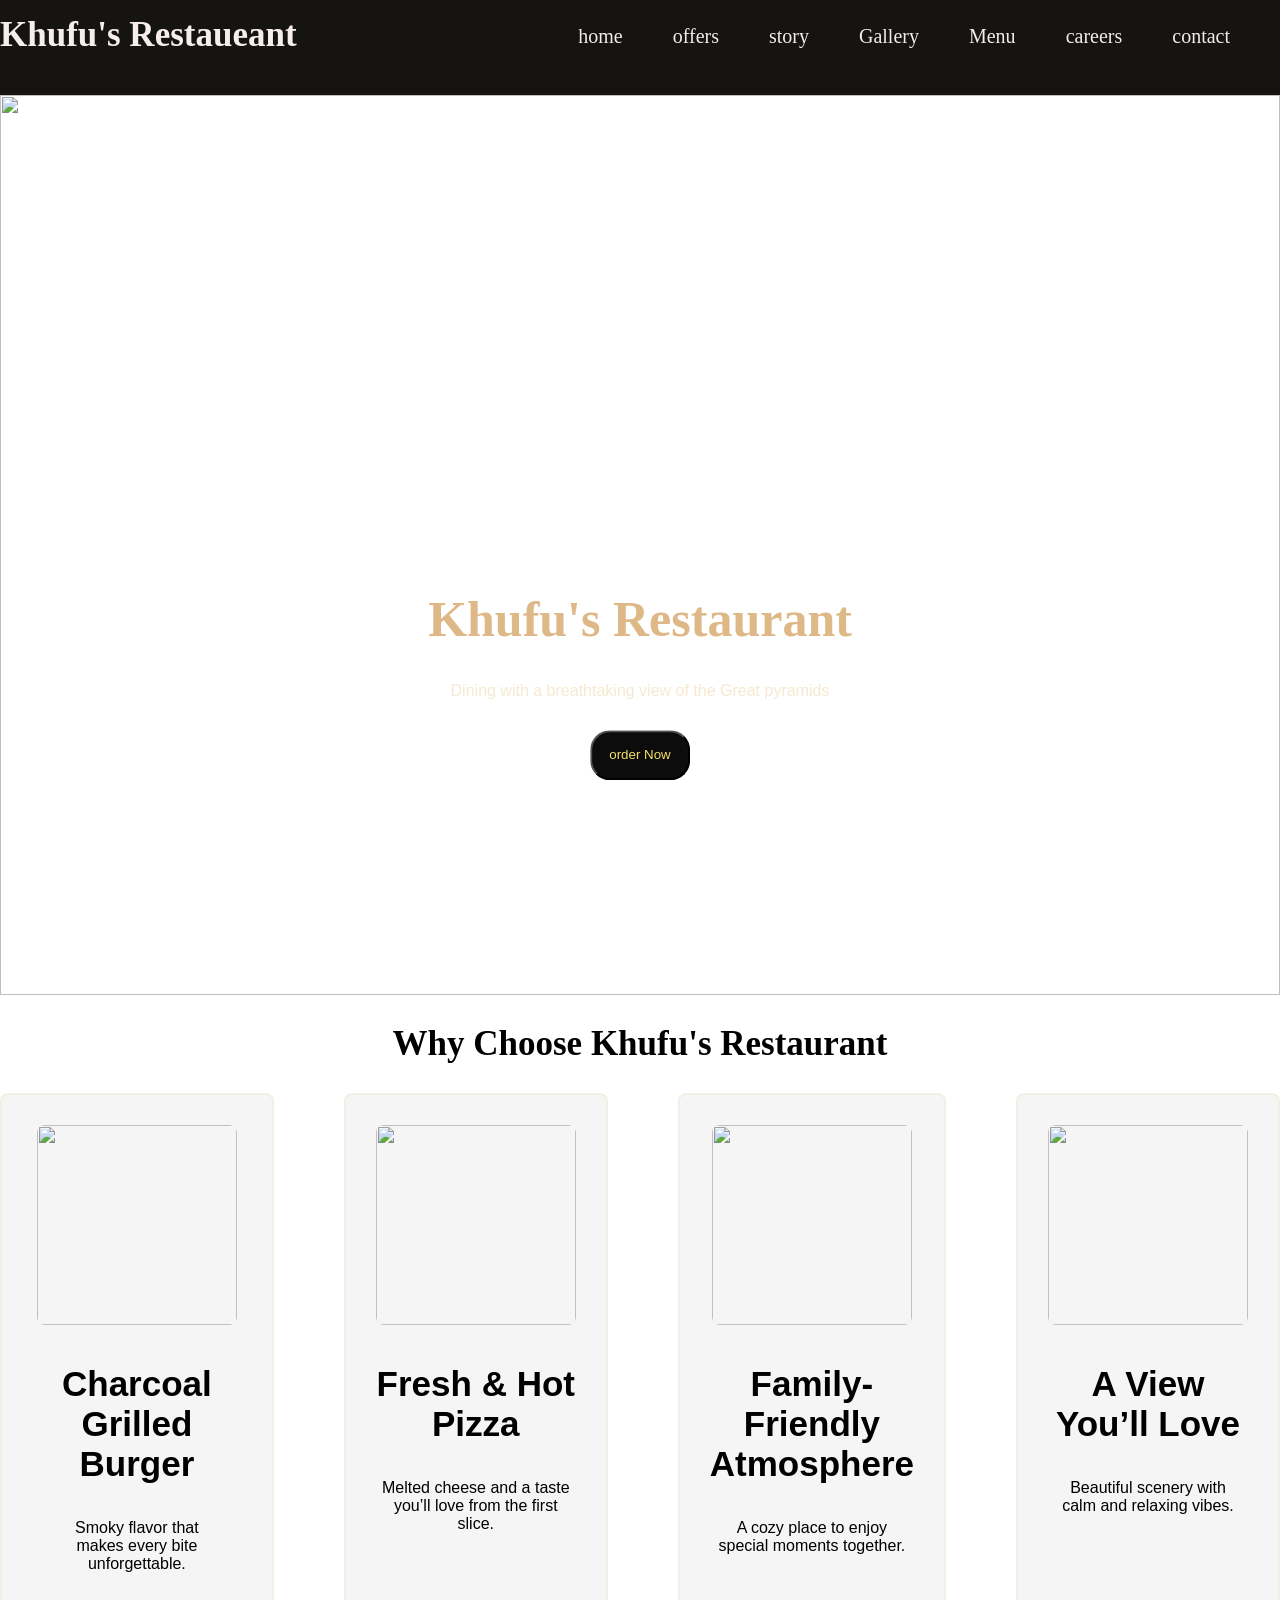
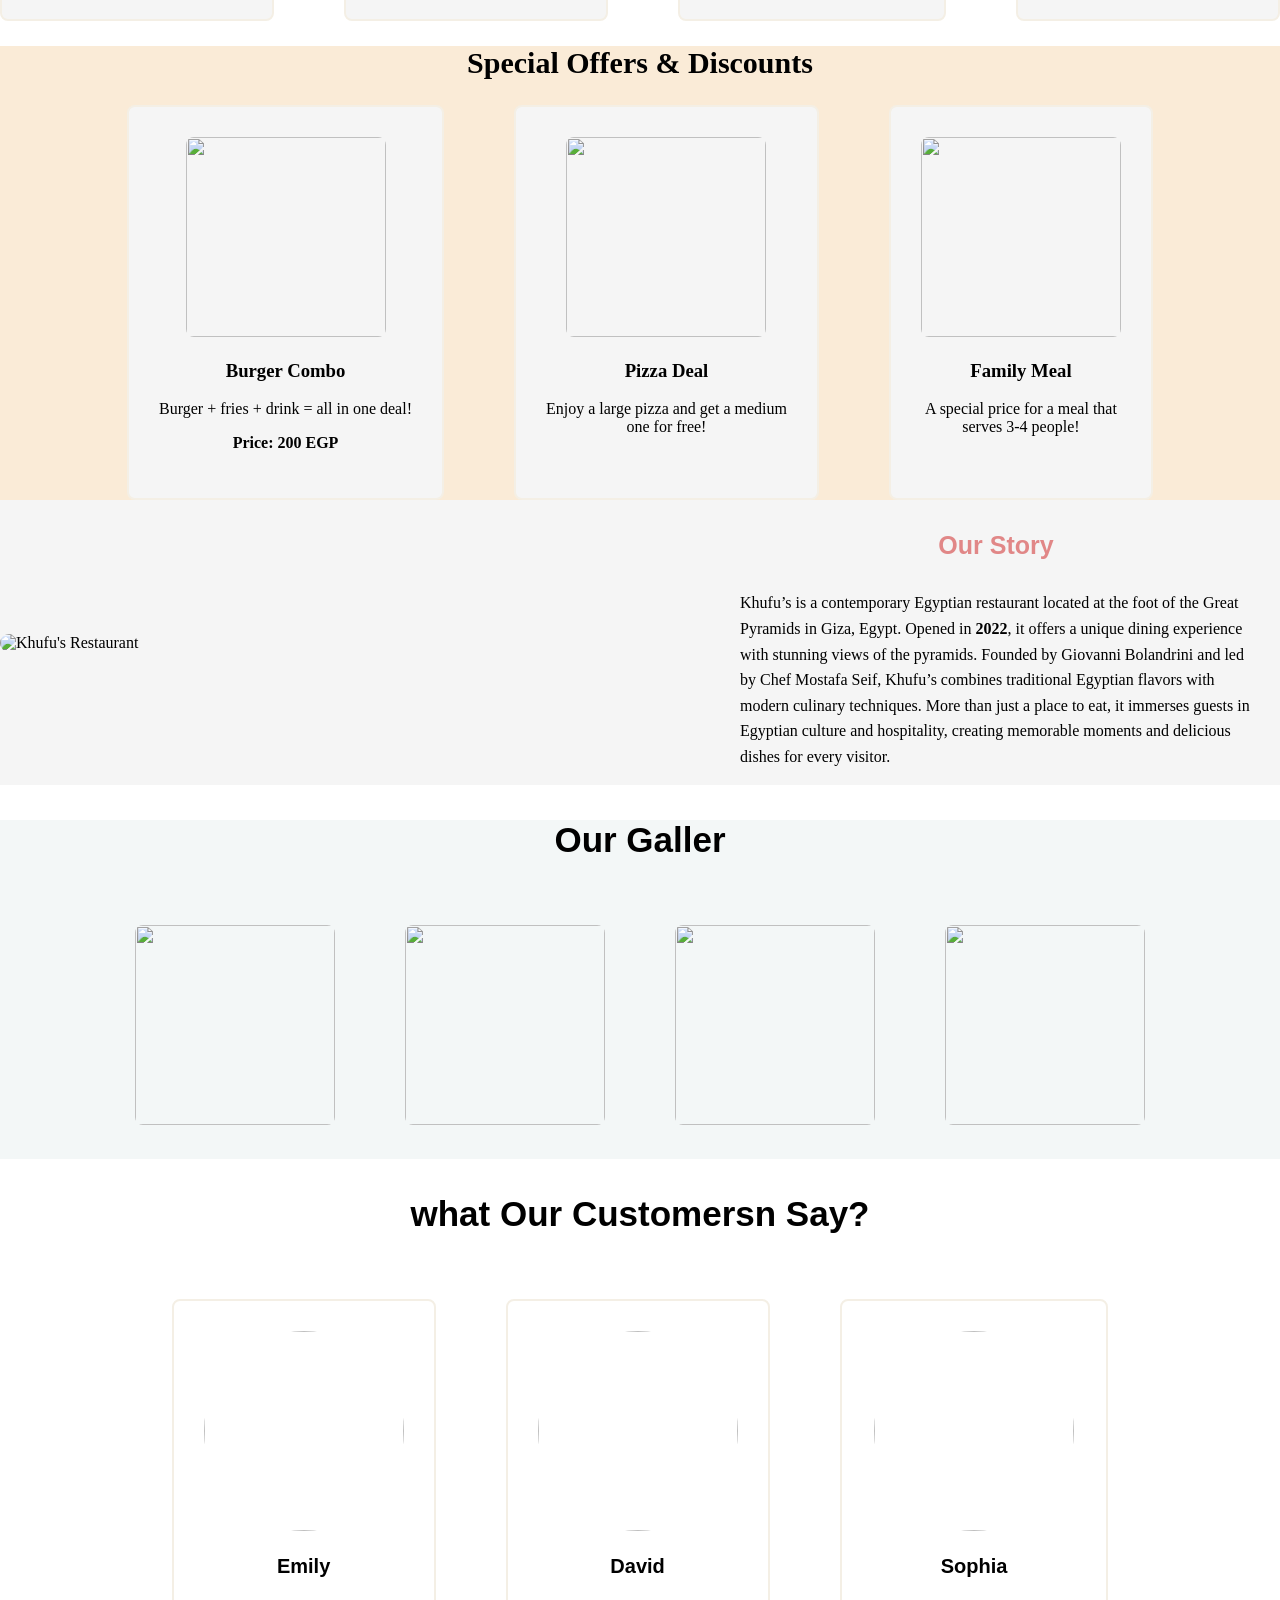
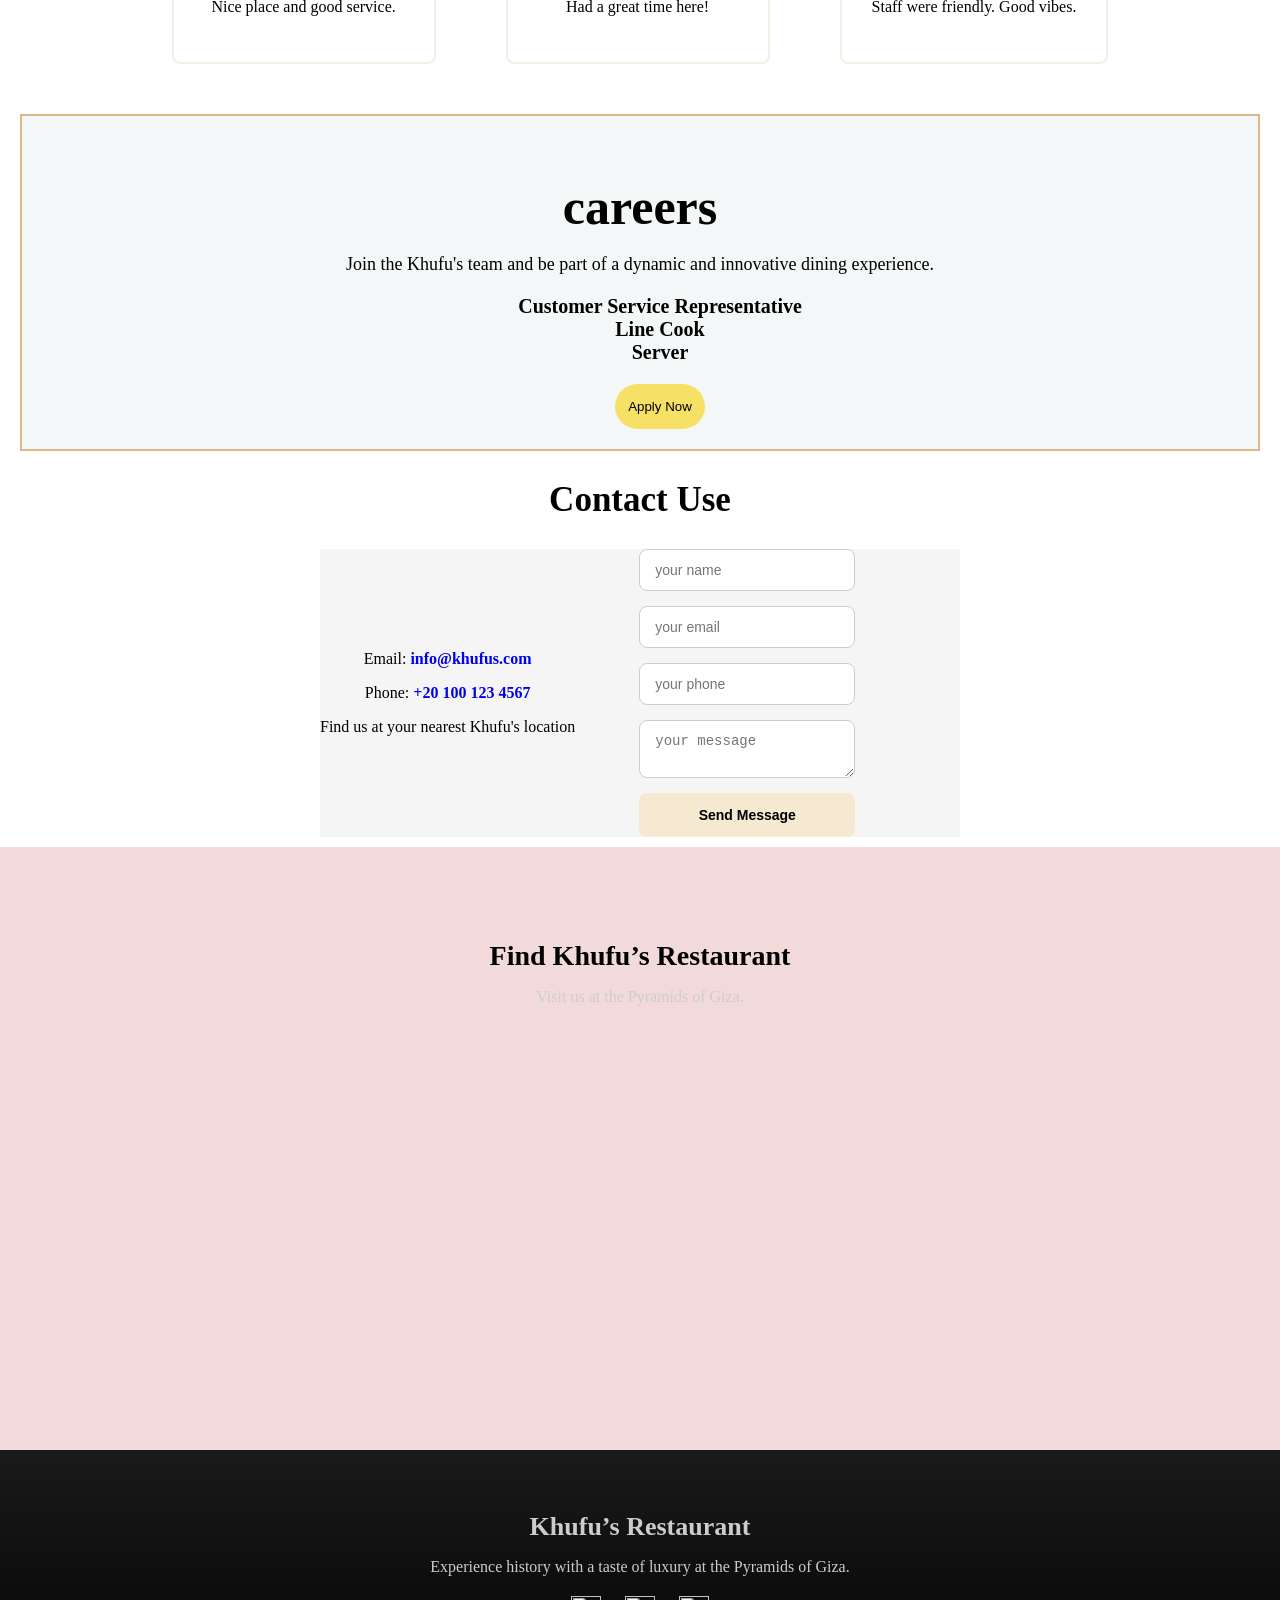
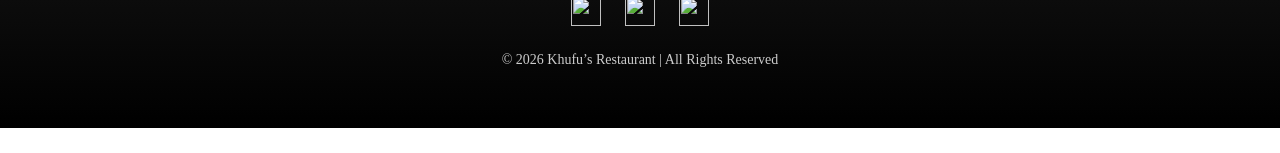
==== index.html @ 127bf581 "Add files via upload" ====
<!DOCTYPE html>
<html lang="en">
<head>
    <meta charset="UTF-8">
    <meta name="viewport" content="width=, initial-scale=1.0">
    <link rel="stylesheet" href="styel.css">
    <title>Document</title>
</head>
<header class="heder-text">
    <h1>Khufu's Restaueant</h1>
    <nav class="nav-heder">
        <ul>
            <li><a href="#">home</a></li>
            <li><a href="#">offers</a></li>
            <li><a href="#container">story</a></li>
            <li><a href="#gallery">Gallery</a></li>
            <li><a href="map.html">Menu</a></li>
            <li><a href="#careers">careers</a></li>
            <li><a href="#contact">contact</a></li>
        </ul>
    </nav>
</header>
<body>
        <div class=" hiro-image">
            <img src="d:\مشروع التخرج\images\WhatsApp Image 2026-03-26 at 9.43.22 PM.jpeg" alt="">
            <div class="man">
            <h1 class="name">Khufu's Restaurant</h1>
            <p>Dining with a breathtaking view of the Great pyramids</p>
            <div class="tixt-button">
                <button>order Now</button>
            </div>
            </div>
        </div>
    </div>
    <div class="image-rom">
        <h2>Why Choose Khufu's Restaurant</h2>
        <div class="text-image-rome">
            <div class="image-content">
                <img src="images/WhatsApp-Image-2026-02-09-at-7.24.12-PM.jpeg" alt="">
           <h3>Charcoal Grilled Burger</h3>
<p>Smoky flavor that <br> makes every bite unforgettable.</p>
        </div>
            <div class="image-content">
                <img src="images/WhatsApp Image 2026-03-17 at 8.58.06 PM.jpeg" alt="">
            <h3>Fresh & Hot Pizza</h3>
<p>Melted cheese and a taste <br> you’ll love from the first slice.</p>
        </div>
        
            <div class="image-content">
                <img src="images/business-lunch-1-2.jpg" alt="">
            <h3>Family-Friendly <br>Atmosphere</h3>
<p>A cozy place to enjoy  <br>special moments together.</p> 
        </div>
            <div class="image-content">
                <img src="images/images.jpg" alt="">
               <h3>A View You’ll Love</h3>
<p>Beautiful scenery with <br> calm and relaxing vibes.</p>
        </div>     
    </div>
    <div class="foots">
        <h2>Special Offers & Discounts</h2>
        <div class="foot-image">
            <div class="foot-content">
                <img src="images/pngtree-delicious-fast-food-meal-with-burger-fries-and-soda-drink-png-image_18930652.webp" alt="">
                <h3>Burger Combo</h3>
<p>Burger + fries + drink = all in one deal!</p>
<p><strong>Price: 200 EGP</strong></p>

            </div>
            <div class="foot-content">
                <img src="images/اشترى_اتنين_كبير__ووفر_اك638846231576516351.jpg" alt="">
                <h3>Pizza Deal</h3>
<p>Enjoy a large pizza and get  a medium  <br>one for free!</p>

            </div>
            <div class="foot-content">
                <img src="images/images (6).jpg" alt="">
                <h3>Family Meal</h3>
<p>A special price for a meal  that  <br>serves 3-4 people!</p>

            </div>
        </div>
    </div>
    <div class="container" id="container">
  <img src="images/WhatsApp Image 2026-03-17 at 11.42.04 PM.jpeg" alt="Khufu's Restaurant">
  <div class="tixt-side" >
  <h3>Our Story</h3>
  
  <p>
    Khufu’s is a contemporary Egyptian restaurant located at the foot of the Great Pyramids in Giza, Egypt. Opened in <strong>2022</strong>, it offers a unique dining experience with stunning views of the pyramids. Founded by Giovanni Bolandrini and led by Chef Mostafa Seif, Khufu’s combines traditional Egyptian flavors with modern culinary techniques. More than just a place to eat, it immerses guests in Egyptian culture and hospitality, creating memorable moments and delicious dishes for every visitor.
  </p>
</div>
</div>
<div class="s-our-galler" id="gallery">
    <h3>Our Galler</h3>
    <div class="our-galler">
        <div class=" our-gallers" >
            <img src="images/1438016.jpeg" alt="">
        </div>
        <div class=" our-gallers">
            <img src="images/hq720.jpg" alt="">
        </div>
        <div class=" our-gallers">
            <img src="images/Sham-El-Nessim-at-Khofo-e1556180547463.webp" alt="">
        </div>
        <div class=" our-gallers">
            <img src="images/مطعم-وكافيه-خوفو-....jpg" alt="">
        </div>
        
    </div>
</div>
<div class="comment">
    <h3>what Our Customersn Say?</h3>
    <div class="comments">
        <div class="text-comment">
            <img src="images/WhatsApp Image 2026-03-18 at 1.13.47 AM.jpeg" alt="">
            <h3>Emily</h3>
<p>Nice place and good service.</p>
        </div>
         <div class="text-comment">
            <img src="images/WhatsApp Image 2026-03-18 at 1.14.34 AM.jpeg" alt="">
            <h3>David</h3>
<p>Had a great time here!</p>
        </div>
         <div class="text-comment">
            <img src="images/WhatsApp Image 2026-03-18 at 1.13.56 AM.jpeg" alt="">
            <h3>Sophia</h3>
<p>Staff were friendly. Good vibes.</p>
        </div>
    </div>
</div>
<section class="careers" id="careers">
    <h2>careers</h2>
    <p>Join the Khufu's team and be part of a dynamic and innovative dining experience.</p>
    <ul>
        <li>Customer Service Representative</li>
        <li>Line Cook</li>
        <li>Server</li>
    </ul>
    <button>Apply Now</button>

</section>
<section class="contact" id="contact">
    <h2>Contact Use </h2>
    <div class="contact- container">
        <div class="contact-info">
            <p>Email: <a href="mailto:info@khufus.com">info@khufus.com</a></p>
            <p>Phone: <a href="tel:+201001234567">+20 100 123 4567</a></p>
            <p>Find us at your nearest Khufu's location</p>
        </div>
        <form class="contact-form">
            <input type="text" placeholder="your name" required>
            <input type="email" placeholder="your email" required>
            <input type="tel" placeholder="your phone" required>
            <textarea placeholder="your message" required></textarea>
            <button type="submit">Send Message</button>
        </form>

    </div>

</section>
<section class="store-locator" id="map">
    <h2>Find Khufu’s Restaurant</h2>
    <p>Visit us at the Pyramids of Giza.</p>

    <div class="map-container">
        <iframe 
            src="https://www.google.com/maps?q=Khufu's+Restaurant+Giza&output=embed"
            width="100%" 
            height="350" 
            style="border:0;" 
            allowfullscreen="" 
            loading="lazy">
        </iframe>
    </div>
</section>
<footer class="footer">
    <div class="footer-content">
        <h2>Khufu’s Restaurant</h2>
        <p>Experience history with a taste of luxury at the Pyramids of Giza.</p>

        <div class="social-icons">
            <a href="#"><img src="images/facebook.png" alt=""></a>
            <a href="#"><img src="images/instagram.png" alt=""></a>
            <a href="#"><img src="images/play.png" alt=""></a>
        </div>

        <p class="copyright">© 2026 Khufu’s Restaurant | All Rights Reserved</p>
    </div>
</footer>

</body>
</html>
---- styel.css ----
body{
    margin: 0;
    padding: 0;
}
.hiro-image{
    width: 100vw;
    height:100vh;
    overflow: hidden;
    position: relative;

}
.hiro-image img{
    width: 100%;
    height: 100%;
    object-fit: cover;
    display: block;
}
.name{
    font-family: fantasy;
    font-size: 50px;
    color:burlywood;
    margin-top:300px;
}
.hiro-image p{
    font-family: 'Franklin Gothic Medium', 'Arial Narrow', Arial, sans-serif;
    color:rgb(246, 233, 209);
    margin: 10px;

}
.hiro-image button{
    background-color:rgb(12, 12, 12) ;
    color: rgb(246, 224, 102);
    width: 100px;
    height: 50px;
    border-radius: 20px;
    margin: 20px;
}
.heder-text{
    position: relative;
    height: 90px;
    background-color:rgb(22, 20, 17);
    margin-top: -25px;
    display: flex;
    flex-direction: column;
    padding-top: 30px;
}
.nav-heder{
    position: absolute;
    top: 0;
    right: 50px;
    font-size: 20px;
}
.nav-heder ul{
    display: flex;
    gap: 50px;
    list-style: none; 
    margin-top: 50px;
}
.nav-heder ul li a{
    text-decoration: none;
    color: rgb(240, 237, 237);
}
.heder-text h1{
    font-size: 35px;
    color:rgb(246, 237, 237);
    margin-top: 10px;

}
.man{
    position:absolute ;
    top: 50%;
    left: 50%;
    transform: translate(-50%, -50%);
    text-align: center;
}
.image-rom h2{
    text-align: center;
    color: black;
    font-family: fantasy;
    font-size: 35px;
}
.text-image-rome{
    display: flex;
    gap: 70px;
    justify-content: center;
    

}
.text-image-rome img{
    width: 200px;
    height: 200px;
    border-radius: 8px;
    
}
.image-content{
    border: 2px solid rgb(244, 239, 229);
    border-radius: 8px;
    padding: 30px;
    background-color: whitesmoke;
    text-align: center;
}
.image-content h3{
    font-family: 'Franklin Gothic Medium', 'Arial Narrow', Arial, sans-serif;
    font-size: 35px;

}
.image-content p{
    font-family: Arial, Helvetica, sans-serif;
}
.foots{
    background-color: antiquewhite;

}
.foots h2{
    font-size: 30px;
}
.foot-image{
    display: flex;
    gap: 70px;
    justify-content: center;
}
.foot-content{

     border: 2px solid rgb(244, 239, 229);
    border-radius: 8px;
    padding: 30px;
    background-color: whitesmoke;
    text-align: center;
}
.foot-content img{
    width: 200px;
    height: 200px;
    border-radius: 8px;
    
}
.container{
  display: flex;
  align-items: center; /
  gap: 20px;
  background-color: whitesmoke;
}

.container img {
  width:50% ; 
  border-radius: 10px;
  margin-right: 50px;
}
.tixt-side{
    width: 40%; 
  line-height: 1.6;
  color:black;
  margin-left: 50px;
}
.tixt-side h3{
    color:rgb(225, 135, 135);
    font-family: 'Gill Sans', 'Gill Sans MT', Calibri, 'Trebuchet MS', sans-serif;
    font-size: 25px;
    text-align: center;

}
.s-our-galler{
    background-color: rgb(243, 247, 247);
}
.our-galler{
    border-radius: 8px;
    padding: 30px;
    text-align: center;

}
.our-gallers img{
    width:200px;
    height: 200px;
    border-radius: 8px;

}
.s-our-galler h3{
    font-size: 35px;
    font-family: 'Gill Sans', 'Gill Sans MT', Calibri, 'Trebuchet MS', sans-serif;
    text-align: center;
    
}
.our-galler{
 display: flex;
    gap: 70px;
    justify-content: center;
}

.comments{
    border-radius: 8px;
    padding: 30px;
    text-align: center;
    display: flex;
    justify-content: center;
    gap: 70px;


}
.text-comment{
    border: 2px solid rgb(244, 239, 229);
    border-radius: 8px;
    padding: 30px;
    text-align: center;
}


.text-comment img{
     width:200px;
    height: 200px;
    border-radius:50%;
}
img:hover{
    transform: scale(1.1);
}
 .comment h3{
    font-size: 35px;
    font-family: 'Gill Sans', 'Gill Sans MT', Calibri, 'Trebuchet MS', sans-serif;
    text-align: center;
    
 }
 .text-comment h3{
    font-size: 20px;

 }
 .careers{
    background-color: rgb(243, 247, 247);
    padding: 20px;
    border: 2px solid burlywood;
    text-align: center;
    margin: 20px;

 }
 .careers h2{
    color: black;
    text-align: center;
    font-size: 50px;
    margin-bottom: 15px;
 }
 .careers p{
    text-align: center;
    margin-bottom: 10px;
    font-size: 18px;
 }
 .careers ul{
    text-align: center;
    list-style: none;
    font-size: 20px;
    font-weight: bold;
 }
 .careers button{
    border: none;
    width: 90px;
    height: 45px;
    background-color: rgb(246, 224, 102);
    animation:x 1s 1s infinite ;
    border-radius: 30px;
    margin-left: 40px;
 }
 @keyframes x{
    from{

    }
    to{
        color: blanchedalmond;
        background-color: rgb(239, 167, 167);
    }
 }
 .contact{
    background-color:white;
    margin: 10px 25%;
 }
 .contact-content{
    display: flex;
    justify-content: center;
    flex-wrap: wrap;
    gap: 40px;
    max-width: 1000px;
    margin: auto;

 }

 .contact-info a {
    text-decoration: none;
    font-weight: bold;
 }
 .contact-info p{
    text-align: center;
 }
 .contact-info a:hover{
    text-decoration: underline;
 }
 .contact-form{
    display: flex;
    flex-direction: column;
    gap: 15px;
    margin-left: 10%;
 }
 .contact-form input, .contact-form textarea{
    padding: 12px 15px;
    border: 1px solid #ccc;
    border-radius: 8px;
    font-size: 14px;
 }
 .contact-form button{
    background-color: rgb(246, 233, 209);
    border: none;
    padding: 14px 20px;
    border-radius: 8px;
    font-size: 14px;
    font-weight: bold;
    cursor: pointer;
 }
 .contact-form button:hover{
    background-color: rgb(254, 237, 141);
    color: white;
 }
 .store-locator {
    text-align: center;
    padding: 70px 20px;
    background-color: #f3dada;
    color: #fff;
}

.store-locator h2 {
    font-size: 28px;
    margin-bottom: 10px;
}

.store-locator p {
    margin-bottom: 20px;
    color: #ccc;
}

.map-container {
    width: 70%;
    margin: auto;
    border-radius: 15px;
    overflow: hidden;
}
.footer {
    background: linear-gradient(to top, #000, #1a1a1a);
    color: #d4af37; 
    text-align: center;
    padding: 40px 20px;
}

.footer h2 {
    font-size: 26px;
    margin-bottom: 10px;
    color: #ccc;
}

.footer p {
    color: #ccc;
    margin-bottom: 20px;
}

.social-icons a {
    color: #d4af37;
    margin: 0 10px;
    font-size: 22px;
    transition: 0.3s;
}
.social-icons img{
    width: 30px;
    height: 30px;
}

.social-icons a:hover {
    color: #fff;
    transform: scale(1.2);
}

.copyright {
    margin-top: 20px;
    font-size: 14px;
    color: #888;

}
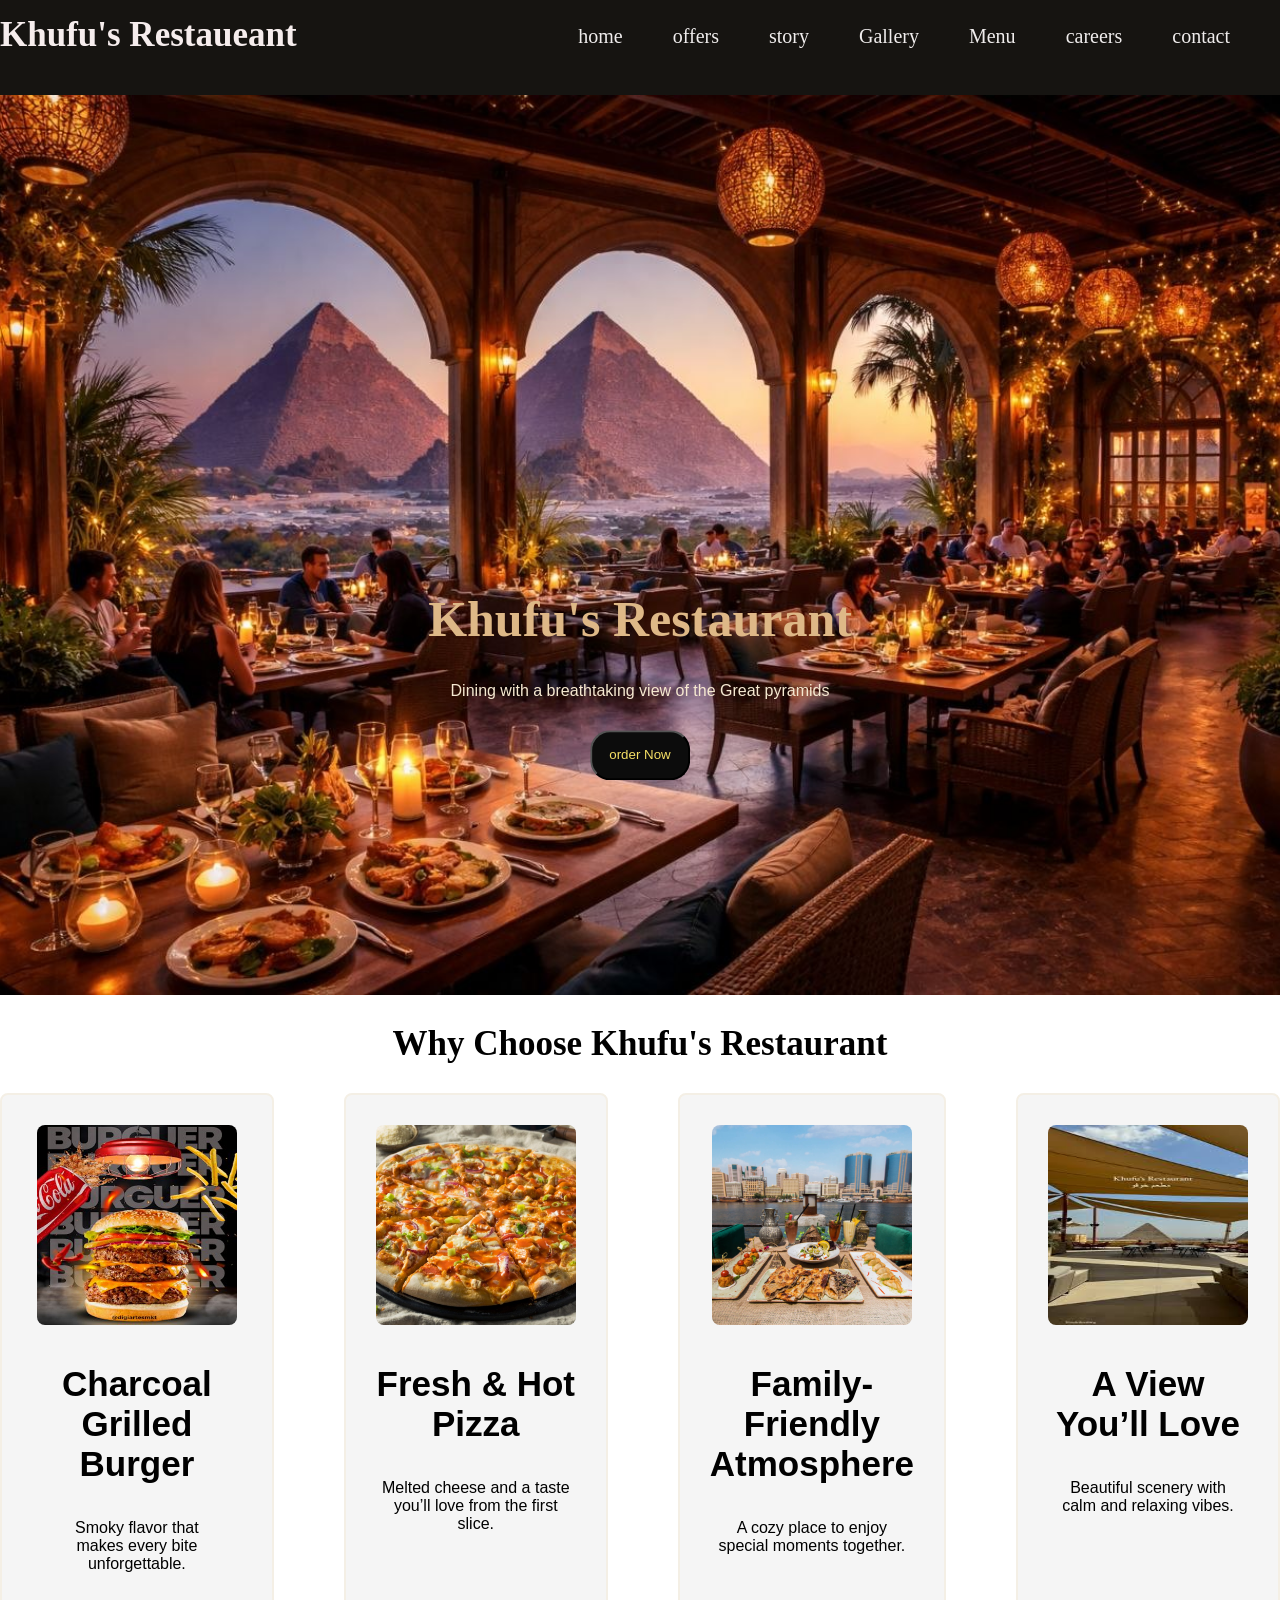
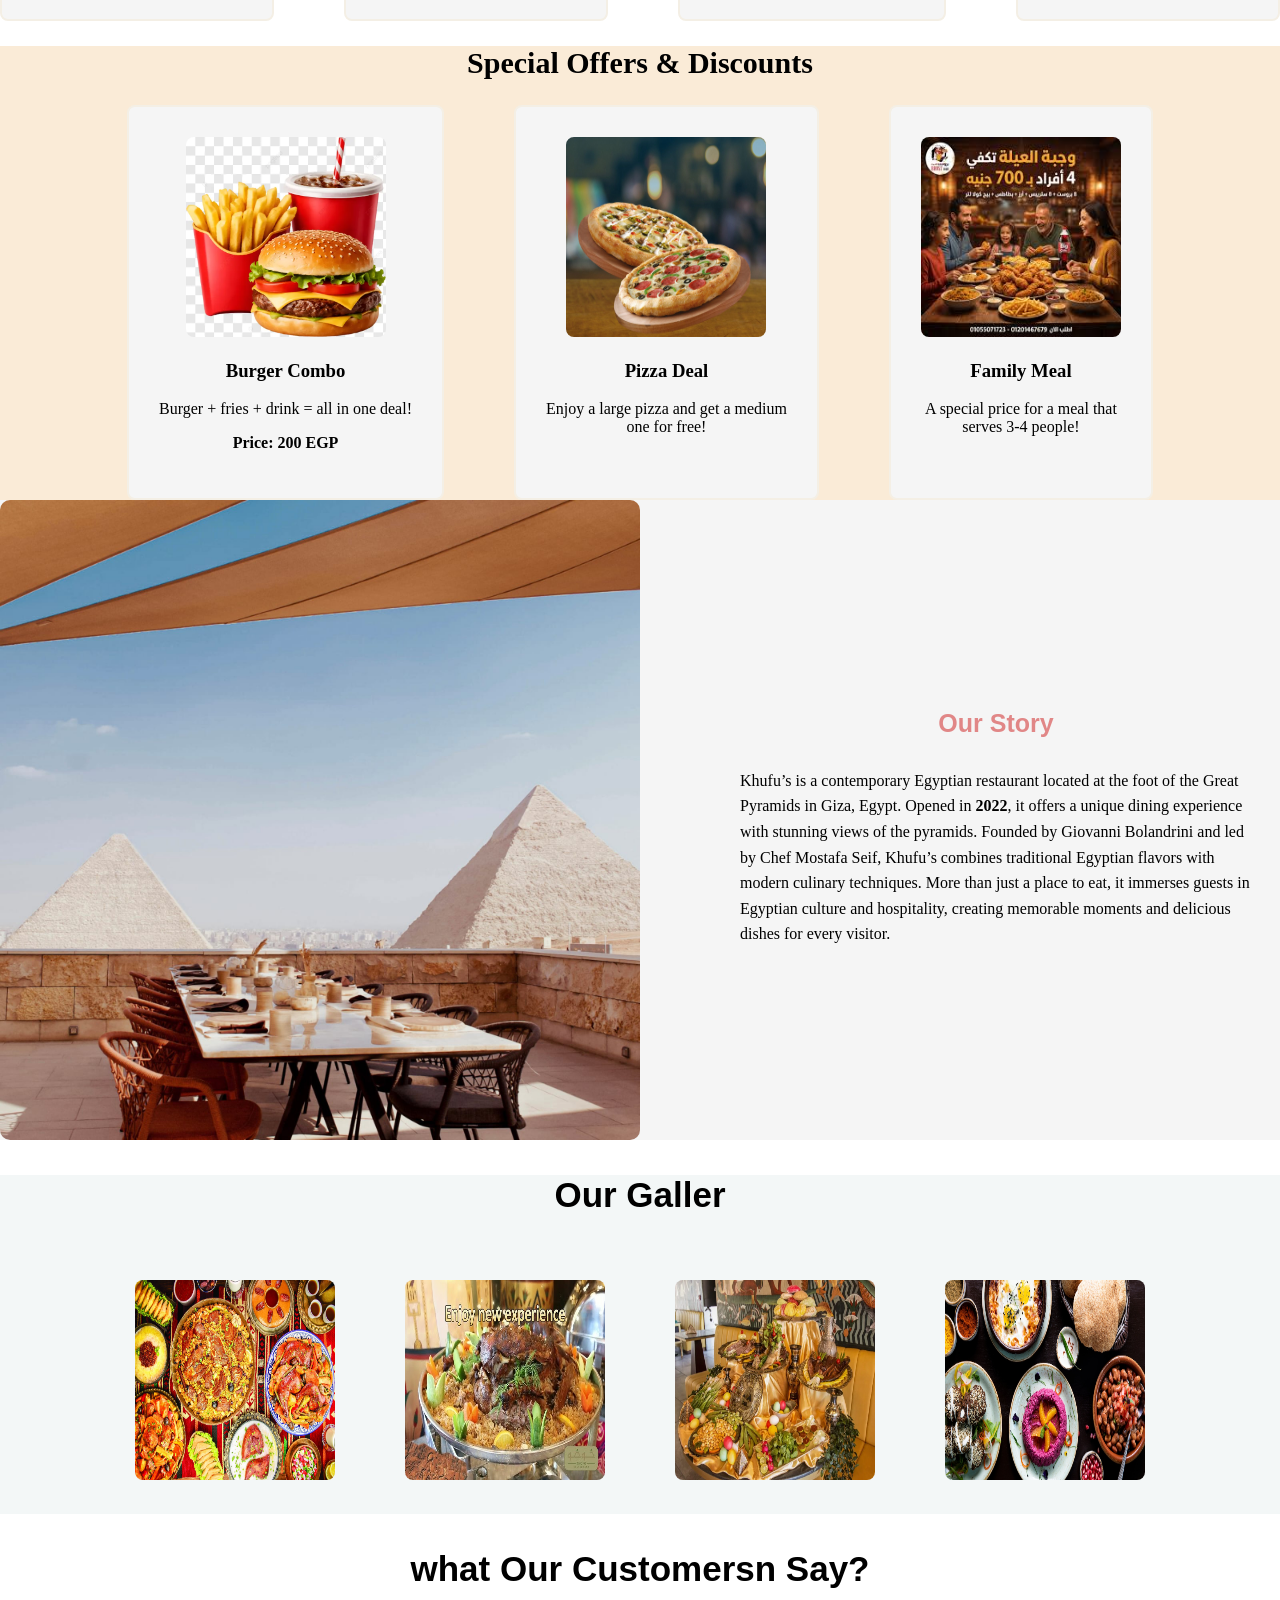
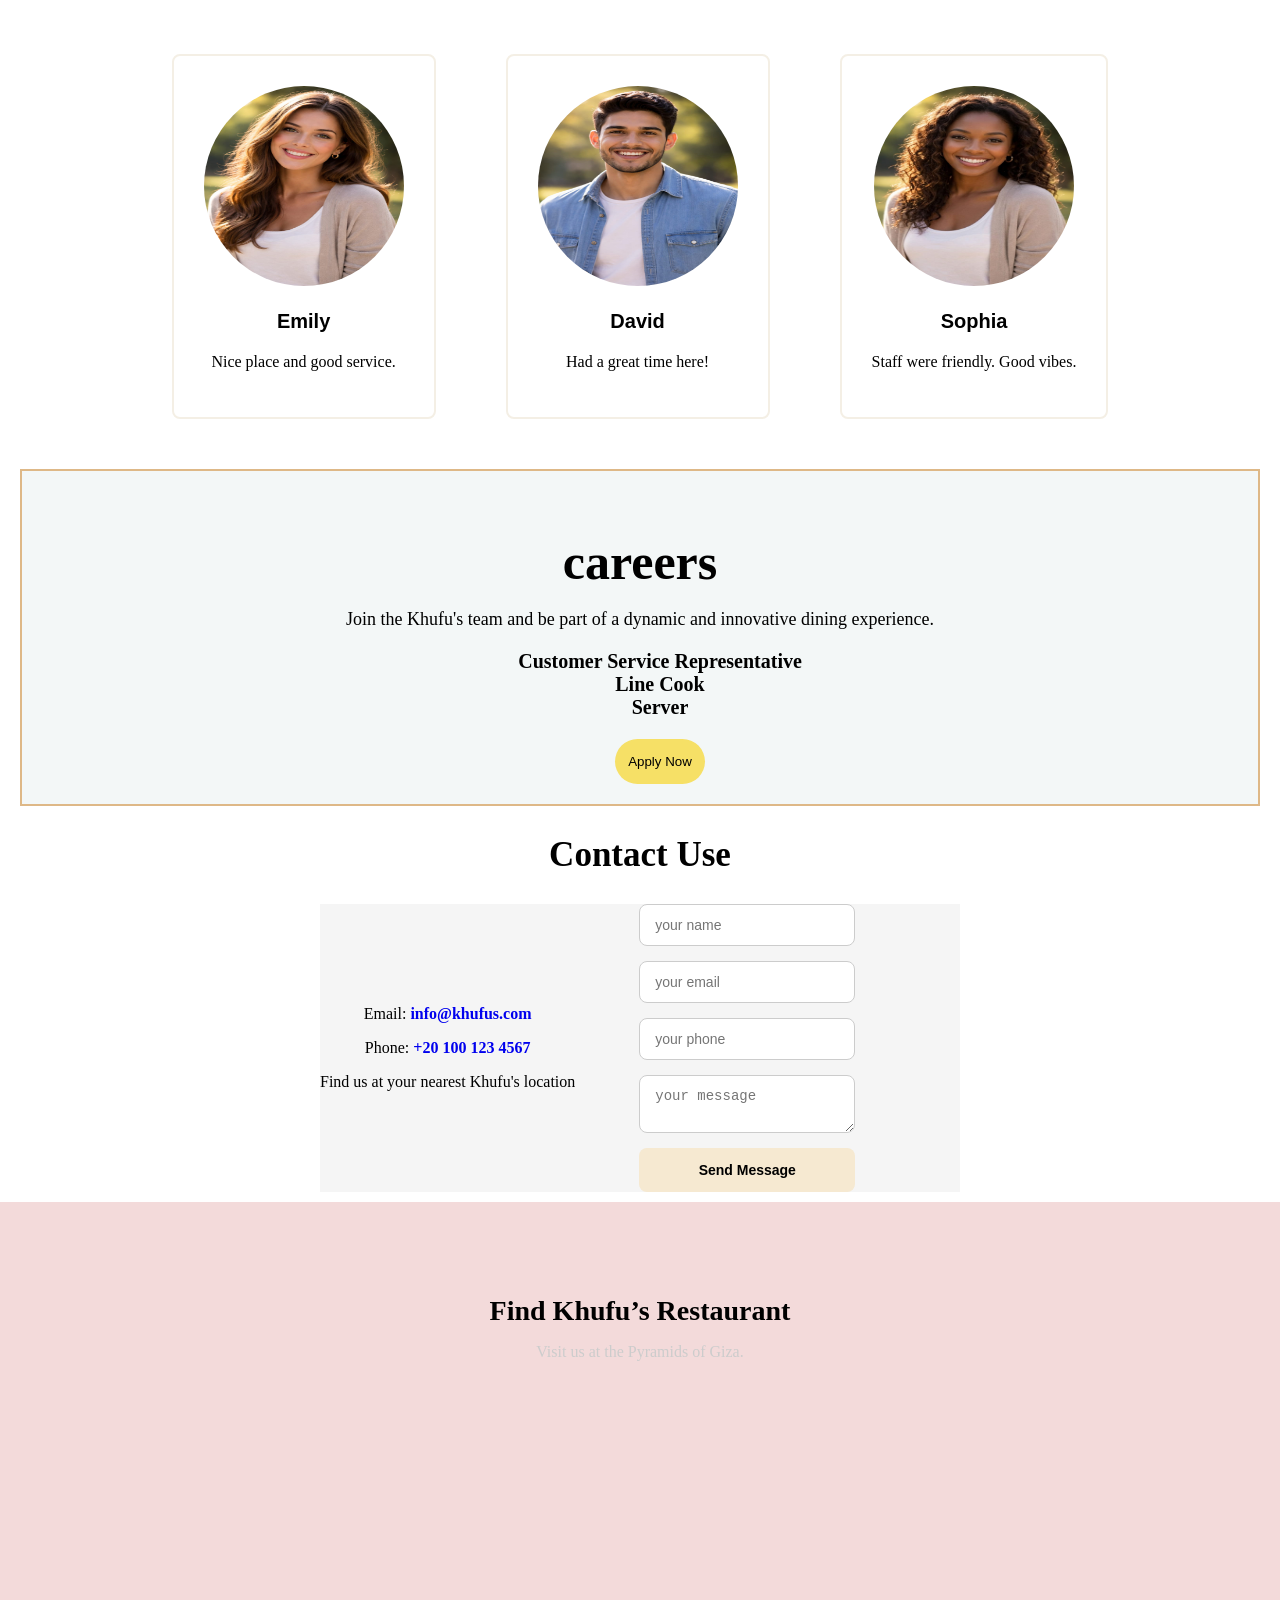
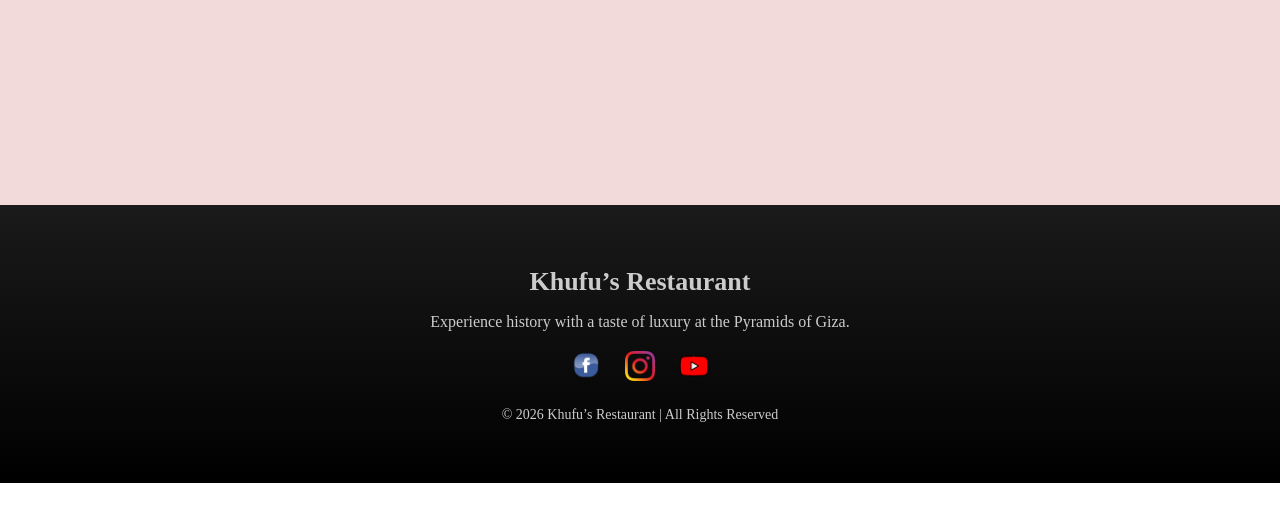
==== commit c11f5560: "Add files via upload" ====
--- a/index.html
+++ b/index.html
@@ -22,7 +22,9 @@
 </header>
 <body>
         <div class=" hiro-image">
-            <img src="d:\مشروع التخرج\images\WhatsApp Image 2026-03-26 at 9.43.22 PM.jpeg" alt="">
+            <img src="images/WhatsApp Image 2026-03-26 at 9.43.22 PM.jpeg"ALT="">
+
+        
             <div class="man">
             <h1 class="name">Khufu's Restaurant</h1>
             <p>Dining with a breathtaking view of the Great pyramids</p>
@@ -36,7 +38,7 @@
         <h2>Why Choose Khufu's Restaurant</h2>
         <div class="text-image-rome">
             <div class="image-content">
-                <img src="images/WhatsApp-Image-2026-02-09-at-7.24.12-PM.jpeg" alt="">
+        <img src="images/WhatsApp-Image-2026-02-09-at-7.24.12-PM.jpeg" alt="">
            <h3>Charcoal Grilled Burger</h3>
 <p>Smoky flavor that <br> makes every bite unforgettable.</p>
         </div>
